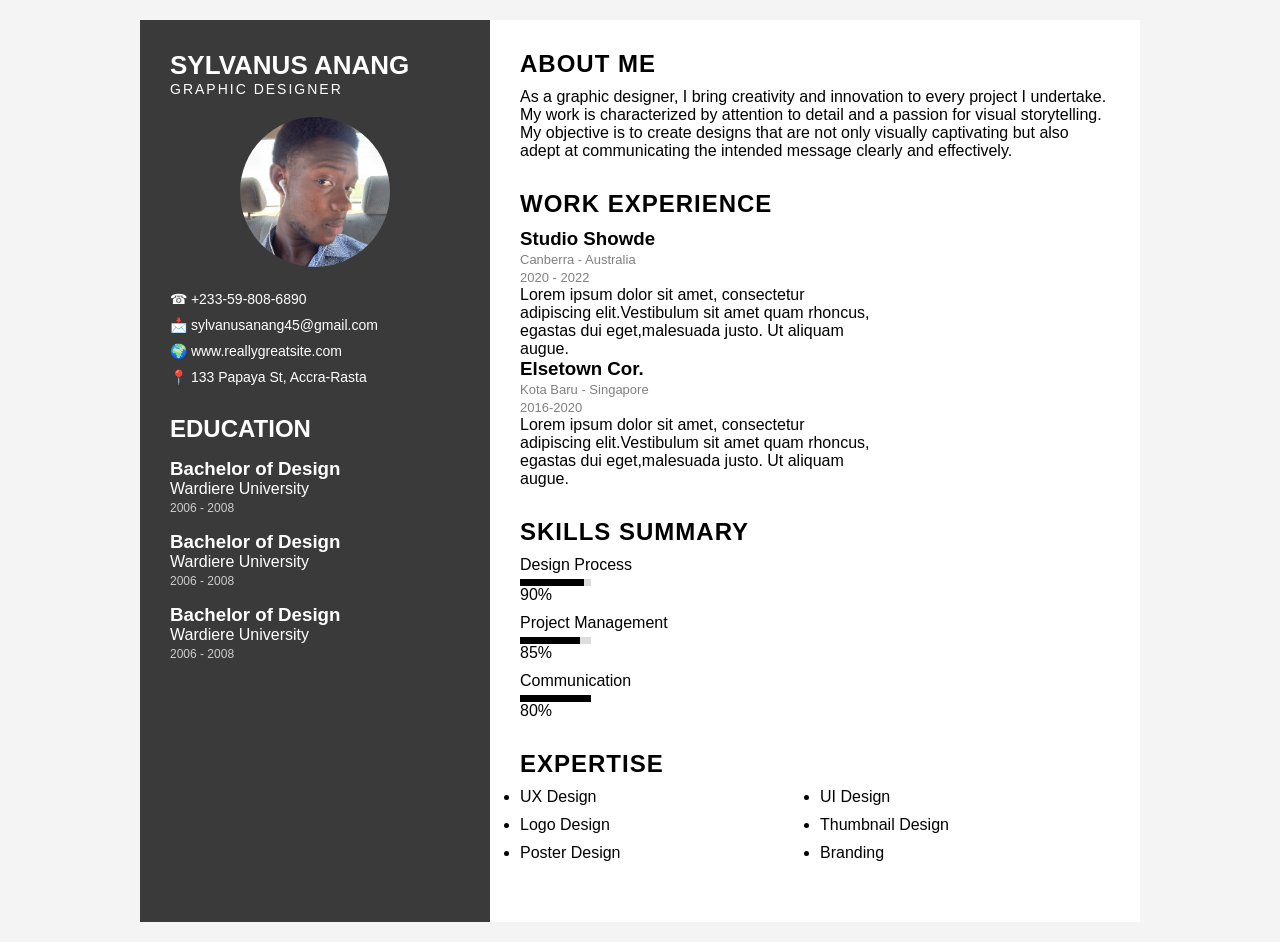
==== CV/Index.html @ 0f9ed12d "Add files via upload" ====
<!DOCTYPE html>
<html lang="en">
<head>
    <meta charset="UTF-8">
    <meta name="viewport" content="width=device-width, initial-scale=1.0">
    <title>Document</title>
    <link rel="stylesheet" href="Continue.css">
</head>
<body>                                               

<div class="CV">

    
    <div class="left">
        <h1>SYLVANUS ANANG</h1>
        <p class="title">GRAPHIC DESIGNER</p>

        <div class="pic">
            <img src="WhatsApp Image 2025-12-10 at 21.55.31_f905c976.jpg" alt="Profile">
        </div>

        <div class="contact">
            <p>&#9742; +233-59-808-6890</p>
            <p>&#128233; sylvanusanang45@gmail.com</p>
            <p>&#127757; www.reallygreatsite.com</p>
            <p>&#128205; 133 Papaya St, Accra-Rasta</p>
        </div>

        <div class="education">
            <h2>EDUCATION</h2>

            <div class="edu">
                <h3>Bachelor of Design</h3>
                <p>Wardiere University</p>
                <span>2006 - 2008</span>
            </div>

            <div class="edu">
                <h3>Bachelor of Design</h3>
                <p>Wardiere University</p>
                <span>2006 - 2008</span>
            </div>

            <div class="edu">
                <h3>Bachelor of Design</h3>
                <p>Wardiere University</p>
                <span>2006 - 2008</span>
            </div>
        </div>
    </div>

    
    <div class="right">

        <section>
            <h2>ABOUT ME</h2>
            <p>
                As a graphic designer, I bring creativity and 
                innovation to every project I undertake. My
                work is characterized by attention to detail 
                and a passion for visual storytelling.
                My objective is to create designs that are not 
                only visually captivating but also adept
                at communicating the intended message clearly 
                and effectively.
            </p>
        </section>

        <section>
            <h2>WORK EXPERIENCE</h2>

            <div class="work">
                <h3>Studio Showde</h3>
                <span>Canberra - Australia </span>
                 <p><span>2020 - 2022</span></p>
                <p>Lorem ipsum dolor sit amet, consectetur <br>
                   adipiscing elit.Vestibulum sit amet quam rhoncus, <br>
                   egastas dui eget,malesuada justo. Ut aliquam <br> 
                   augue. </p>
            </div>

            <div class="work">
                <h3>Elsetown Cor.</h3>
                <span>Kota Baru - Singapore </span>
                <p><span>2016-2020</span></p>
                <p>Lorem ipsum dolor sit amet, consectetur <br>
                   adipiscing elit.Vestibulum sit amet quam rhoncus, <br>
                   egastas dui eget,malesuada justo. Ut aliquam <br> 
                   augue. </p>
            </div>
        </section>

        <section>
            <h2>SKILLS SUMMARY</h2>

            <div class="skill">
                <span>Design Process</span>
                <div class="bar"><div class="yo first"></div></div>90%
            </div>

            <div class="skill">
                <span>Project Management </span>
                <div class="bar"><div class="yo second"></div></div>85%
            </div>

            <div class="skill">
                <span>Communication</span>
                <div class="bar"><div class="yo third"></div></div>80%
            </div>
        </section>

        <section>
            <h2>EXPERTISE</h2>
            <ul class="expertise" style="list-style: disc;">
                <li>UX Design</li>
                <li>UI Design</li>
                <li>Logo Design</li>
                <li>Thumbnail Design</li>
                <li>Poster Design</li>
                <li>Branding</li>
            </ul>
        </section>

    </div>

</div>

</body>
</html>




















</div>





</body>
</html>
---- CV/Continue.css ----
* {
    margin: 0;
    padding: 0;
    box-sizing: border-box;
    font-family: Arial, sans-serif;
}

body {
    background: #f4f4f4;
    padding: 20px;
}

.CV {
    max-width: 1000px;
    margin: auto;
    display: flex;
    background: white;
}


.left {
    width: 35%;
    background: #3a3a3a;
    color: white;
    padding: 30px;
}

.left h1 {
    font-size: 26px;
}

.title {
    margin-bottom: 20px;
    font-size: 14px;
    letter-spacing: 2px;
}

.pic {
    text-align: center;
    margin: 20px 0;
}

.pic img {
    width: 150px;
    height: 150px;
    border-radius: 50%;
    object-fit: cover;
}

.contact p {
    margin: 10px 0;
    font-size: 14px;
}

.education {
    margin-top: 30px;
}

.education h2 {
    margin-bottom: 15px;
}

.edu {
    margin-bottom: 15px;
}

.edu span {
    font-size: 12px;
    color: #ccc;
}


.right {
    width: 65%;
    padding: 30px;
}

.right h2 {
    margin-bottom: 10px;
    letter-spacing: 1px;
}

section {
    margin-bottom: 30px;
}

.work span {
    font-size: 13px;
    color: gray;
}

.skill {
    margin: 10px 0;
}

.bar {
    width: 12%;
    height: 7px;
    background: #ddd;
    margin-top: 5px;
}
.yo{height: 100% ; 

background-color: black;

}
    

.first { width: 90%; }
.second { width: 85%; }
.Third { width: 80%; }

.expertise {
    display: grid;
    grid-template-columns: repeat(2, 1fr);
    gap: 10px;
    list-style: none;
}
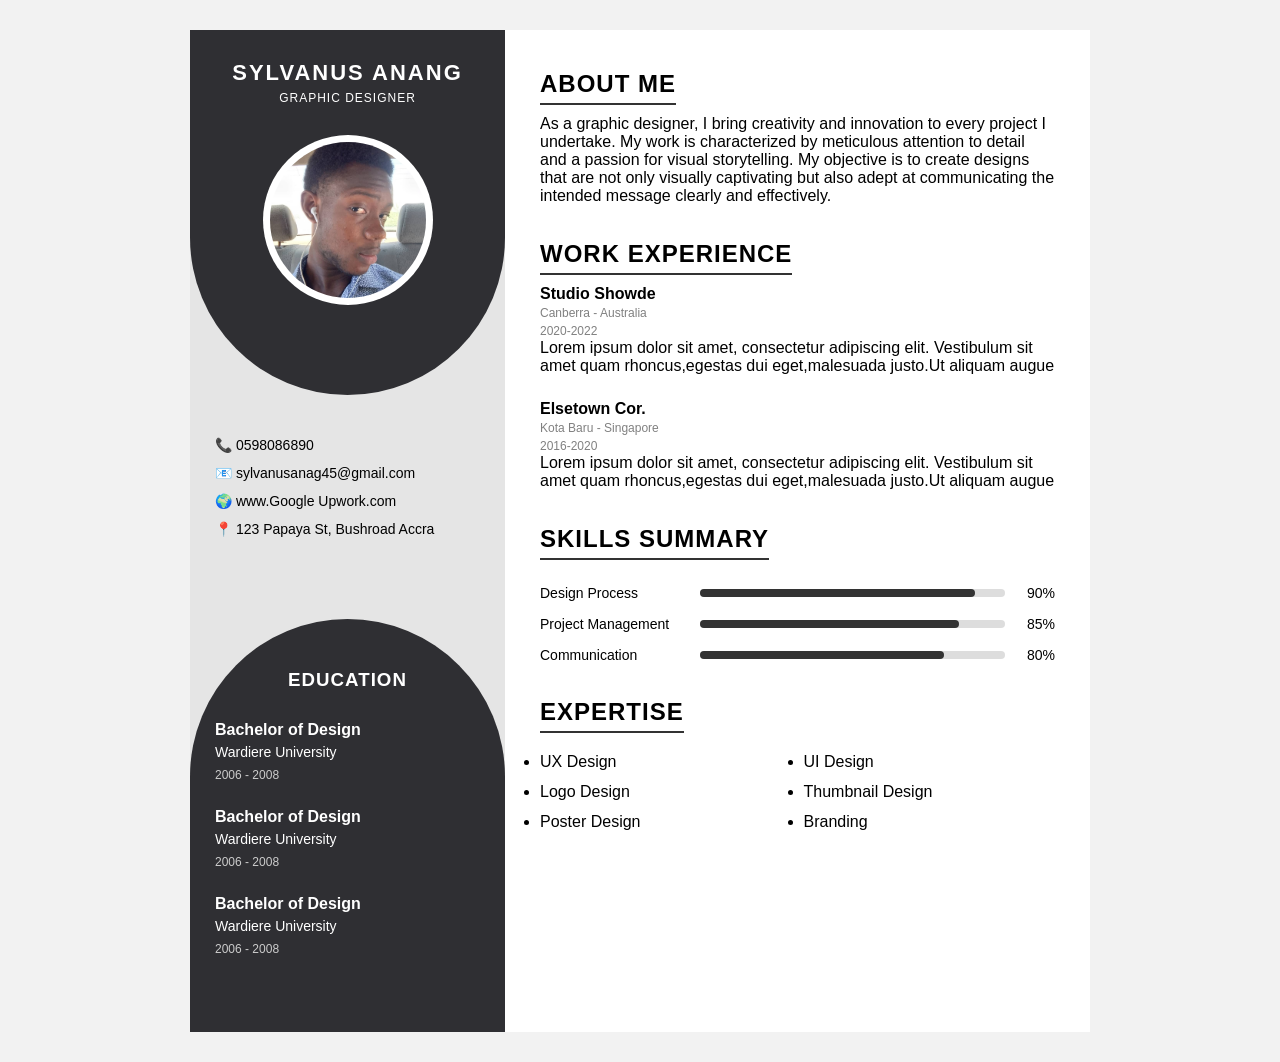
==== commit a0132dc9: "Add files via upload" ====
--- a/CV/Index.html
+++ b/CV/Index.html
@@ -3,50 +3,54 @@
 <head>
     <meta charset="UTF-8">
     <meta name="viewport" content="width=device-width, initial-scale=1.0">
-    <title>Document</title>
+    <title>CV</title>
     <link rel="stylesheet" href="Continue.css">
 </head>
-<body>                                               
+<body>
 
-<div class="CV">
+<div class="resume">
 
     
     <div class="left">
-        <h1>SYLVANUS ANANG</h1>
-        <p class="title">GRAPHIC DESIGNER</p>
 
-        <div class="pic">
-            <img src="WhatsApp Image 2025-12-10 at 21.55.31_f905c976.jpg" alt="Profile">
+        <div class="high">
+            <h2>SYLVANUS ANANG</h2>
+            <p class="title">GRAPHIC DESIGNER</p>
+
+            <div class="photo">
+                <img src="WhatsApp Image 2025-12-10 at 21.55.31_f905c976.jpg" alt="Profile">
+            </div>
         </div>
 
         <div class="contact">
-            <p>&#9742; +233-59-808-6890</p>
-            <p>&#128233; sylvanusanang45@gmail.com</p>
-            <p>&#127757; www.reallygreatsite.com</p>
-            <p>&#128205; 133 Papaya St, Accra-Rasta</p>
+            <p>&#128222; 0598086890</p>
+            <p>&#128231; sylvanusanag45@gmail.com</p>
+            <p>&#127757; www.Google Upwork.com</p>
+            <p>&#128205; 123 Papaya St, Bushroad Accra</p>
         </div>
 
-        <div class="education">
-            <h2>EDUCATION</h2>
+        <div class="down">
+            <h3>EDUCATION</h3>
 
-            <div class="edu">
-                <h3>Bachelor of Design</h3>
+            <div class="educ">
+                <strong>Bachelor of Design</strong>
                 <p>Wardiere University</p>
                 <span>2006 - 2008</span>
             </div>
 
-            <div class="edu">
-                <h3>Bachelor of Design</h3>
+            <div class="educ">
+                <strong>Bachelor of Design</strong>
                 <p>Wardiere University</p>
                 <span>2006 - 2008</span>
             </div>
 
-            <div class="edu">
-                <h3>Bachelor of Design</h3>
+            <div class="educ">
+                <strong>Bachelor of Design</strong>
                 <p>Wardiere University</p>
                 <span>2006 - 2008</span>
             </div>
         </div>
+
     </div>
 
     
@@ -55,14 +59,10 @@
         <section>
             <h2>ABOUT ME</h2>
             <p>
-                As a graphic designer, I bring creativity and 
-                innovation to every project I undertake. My
-                work is characterized by attention to detail 
-                and a passion for visual storytelling.
-                My objective is to create designs that are not 
-                only visually captivating but also adept
-                at communicating the intended message clearly 
-                and effectively.
+                As a graphic designer, I bring creativity and innovation to every project I undertake.
+                My work is characterized by meticulous attention to detail and a passion for visual storytelling.
+                My objective is to create designs that are not only visually captivating but also adept at communicating
+                the intended message clearly and effectively.
             </p>
         </section>
 
@@ -70,42 +70,47 @@
             <h2>WORK EXPERIENCE</h2>
 
             <div class="work">
-                <h3>Studio Showde</h3>
+                <h4>Studio Showde</h4>
                 <span>Canberra - Australia </span>
-                 <p><span>2020 - 2022</span></p>
-                <p>Lorem ipsum dolor sit amet, consectetur <br>
-                   adipiscing elit.Vestibulum sit amet quam rhoncus, <br>
-                   egastas dui eget,malesuada justo. Ut aliquam <br> 
-                   augue. </p>
+                <p><span>2020-2022</span></p>                    
+                <p>Lorem ipsum dolor sit amet, consectetur adipiscing elit. Vestibulum sit amet quam rhoncus,egestas dui eget,malesuada justo.Ut aliquam augue</p>
             </div>
 
             <div class="work">
-                <h3>Elsetown Cor.</h3>
-                <span>Kota Baru - Singapore </span>
+                <h4>Elsetown Cor.</h4>
+                <span>Kota Baru - Singapore</span>
                 <p><span>2016-2020</span></p>
-                <p>Lorem ipsum dolor sit amet, consectetur <br>
-                   adipiscing elit.Vestibulum sit amet quam rhoncus, <br>
-                   egastas dui eget,malesuada justo. Ut aliquam <br> 
-                   augue. </p>
+                <p>Lorem ipsum dolor sit amet, consectetur adipiscing elit. Vestibulum sit amet quam rhoncus,egestas dui eget,malesuada justo.Ut aliquam augue</p>
+        
             </div>
         </section>
 
+        
         <section>
             <h2>SKILLS SUMMARY</h2>
 
-            <div class="skill">
-                <span>Design Process</span>
-                <div class="bar"><div class="yo first"></div></div>90%
+            <div class="skill-row">
+                <span class="skill-name">Design Process</span>
+                <div class="skill-bar">
+                    <div class="skill-fill" style="width: 90%;"></div>
+                </div>
+                <span class="skill-percent">90%</span>
             </div>
 
-            <div class="skill">
-                <span>Project Management </span>
-                <div class="bar"><div class="yo second"></div></div>85%
+            <div class="skill-row">
+                <span class="skill-name">Project Management</span>
+                <div class="skill-bar">
+                    <div class="skill-fill" style="width: 85%;"></div>
+                </div>
+                <span class="skill-percent">85%</span>
             </div>
 
-            <div class="skill">
-                <span>Communication</span>
-                <div class="bar"><div class="yo third"></div></div>80%
+            <div class="skill-row">
+                <span class="skill-name">Communication</span>
+                <div class="skill-bar">
+                    <div class="skill-fill" style="width: 80%;"></div>
+                </div>
+                <span class="skill-percent">80%</span>
             </div>
         </section>
 
@@ -125,32 +130,6 @@
 
 </div>
 
-</body>
-</html>
-
-
-
-
-
-
-
-
-
-
-
-
-
-
-
-
-
-
-
-
-</div>
-
-
-
 
 
 </body>
--- a/CV/Continue.css
+++ b/CV/Continue.css
@@ -6,65 +6,99 @@
 }
 
 body {
-    background: #f4f4f4;
-    padding: 20px;
+    background: #f2f2f2;
 }
 
-.CV {
-    max-width: 1000px;
-    margin: auto;
+
+.resume {
+    width: 900px;
+    margin: 30px auto;
     display: flex;
     background: white;
+    min-height: 200px;
 }
 
 
 .left {
     width: 35%;
-    background: #3a3a3a;
-    color: white;
-    padding: 30px;
+    background: #e5e5e5;
+    position: relative;
 }
 
-.left h1 {
-    font-size: 26px;
+
+.high {
+    background: #2f2f33;
+    color: white;
+    padding: 30px 20px 90px;
+    border-bottom-left-radius: 200px;
+    border-bottom-right-radius: 200px;
+    text-align: center;
+}
+
+.high h2 {
+    letter-spacing: 2px;
+    font-size: 22px;
 }
 
 .title {
-    margin-bottom: 20px;
-    font-size: 14px;
-    letter-spacing: 2px;
+    font-size: 12px;
+    margin-top: 5px;
+    letter-spacing: 1px;
 }
 
-.pic {
-    text-align: center;
-    margin: 20px 0;
+
+.photo {
+    width: 170px;
+    height: 170px;
+    background: white;
+    border-radius: 50%;
+    margin: 30px auto 0;
+    padding: 7px;
 }
 
-.pic img {
-    width: 150px;
-    height: 150px;
+.photo img {
+    width: 100%;
+    height: 100%;
     border-radius: 50%;
     object-fit: cover;
 }
 
-.contact p {
-    margin: 10px 0;
+
+.contact {
+    padding: 30px 25px;
     font-size: 14px;
 }
 
-.education {
-    margin-top: 30px;
+.contact p {
+    margin: 12px 0;
 }
 
-.education h2 {
-    margin-bottom: 15px;
+
+.down {
+    background: #2f2f33;
+    color: white;
+    padding: 50px 25px;
+    border-top-left-radius: 200px;
+    border-top-right-radius: 200px;
+    margin-top: 40px;
 }
 
-.edu {
-    margin-bottom: 15px;
+.down h3 {
+    text-align: center;
+    margin-bottom: 30px;
+    letter-spacing: 1px;
 }
 
-.edu span {
+.educ {
+    margin-bottom: 25px;
+}
+
+.educ p {
+    font-size: 14px;
+    margin: 5px 0;
+}
+
+.educ span {
     font-size: 12px;
     color: #ccc;
 }
@@ -72,47 +106,68 @@
 
 .right {
     width: 65%;
-    padding: 30px;
+    padding: 40px 35px;
+}
+
+.right section {
+    margin-bottom: 35px;
 }
 
 .right h2 {
     margin-bottom: 10px;
+    border-bottom: 2px solid #333;
+    display: inline-block;
+    padding-bottom: 5px;
     letter-spacing: 1px;
 }
 
-section {
-    margin-bottom: 30px;
+
+.work {
+    margin-bottom: 25px;
 }
 
 .work span {
-    font-size: 13px;
+    font-size: 12px;
     color: gray;
 }
 
-.skill {
-    margin: 10px 0;
+
+.skill-row {
+    display: flex;
+    align-items: center;
+    margin: 15px 0;
 }
 
-.bar {
-    width: 12%;
-    height: 7px;
+.skill-name {
+    width: 150px;
+    font-size: 14px;
+}
+
+.skill-bar {
+    flex: 1;
+    height: 8px;
     background: #ddd;
-    margin-top: 5px;
+    border-radius: 10px;
+    margin: 0 10px;
 }
-.yo{height: 100% ; 
 
-background-color: black;
+.skill-fill {
+    height: 100%;
+    background: #333;
+    border-radius: 10px;
+}
 
+.skill-percent {
+    width: 40px;
+    font-size: 14px;
+    text-align: right;
 }
-    
 
-.first { width: 90%; }
-.second { width: 85%; }
-.Third { width: 80%; }
 
 .expertise {
     display: grid;
-    grid-template-columns: repeat(2, 1fr);
-    gap: 10px;
+    grid-template-columns: 1fr 1fr;
+    gap: 12px;
     list-style: none;
-}+    margin-top: 10px;
+}
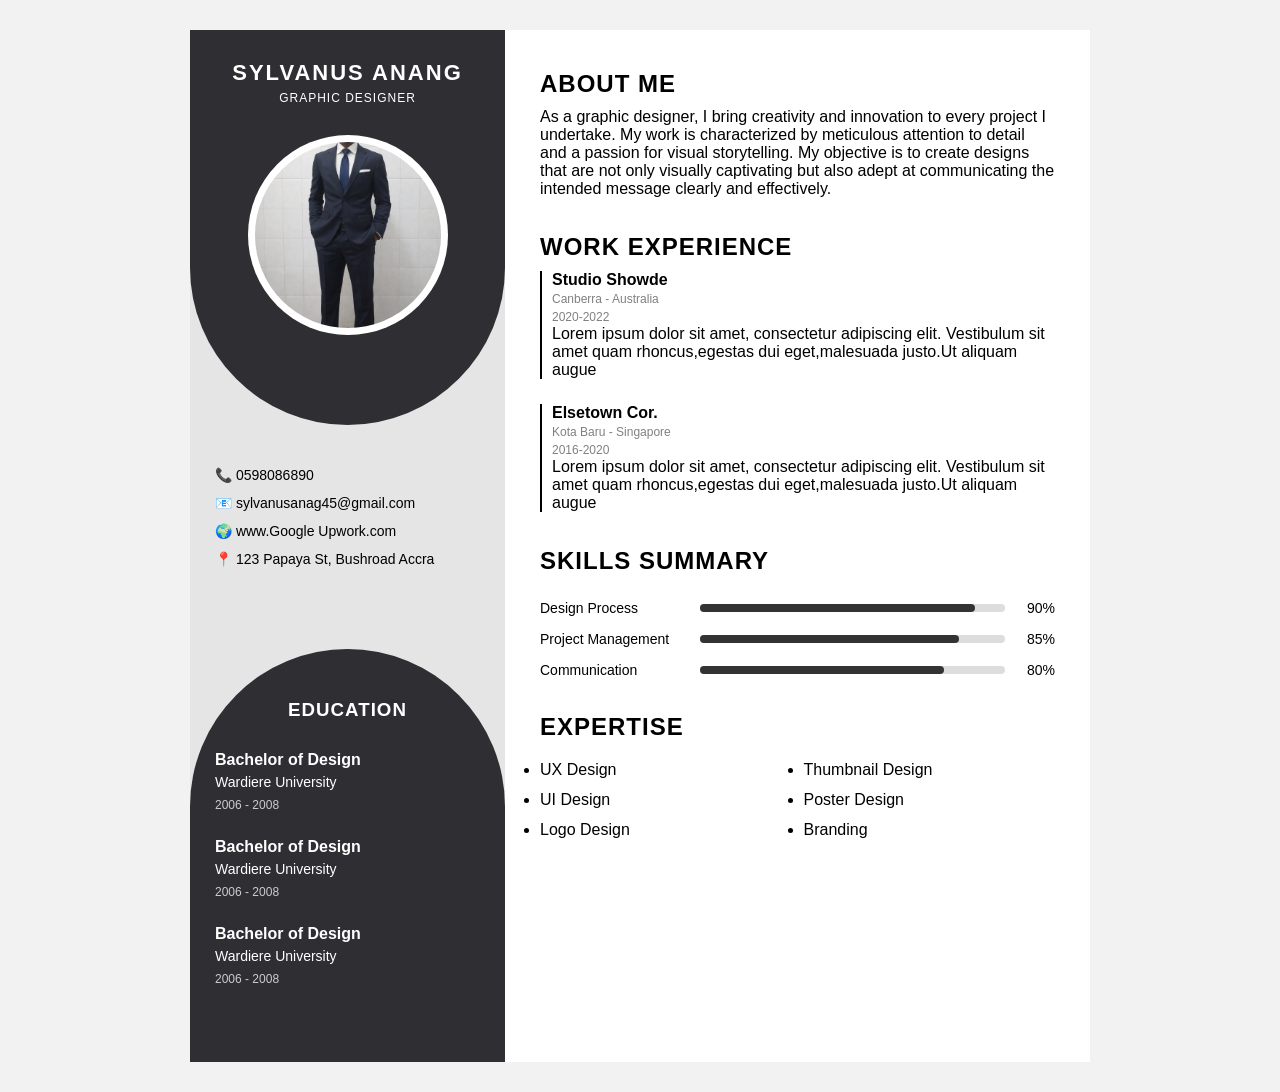
==== commit d8a744aa: "Add files via upload" ====
--- a/CV/Index.html
+++ b/CV/Index.html
@@ -18,7 +18,7 @@
             <p class="title">GRAPHIC DESIGNER</p>
 
             <div class="photo">
-                <img src="WhatsApp Image 2025-12-10 at 21.55.31_f905c976.jpg" alt="Profile">
+                <img src="official sylver.png" alt="Profile">
             </div>
         </div>
 
@@ -118,10 +118,10 @@
             <h2>EXPERTISE</h2>
             <ul class="expertise" style="list-style: disc;">
                 <li>UX Design</li>
+                <li>Thumbnail Design</li>
                 <li>UI Design</li>
+                <li>Poster Design</li>
                 <li>Logo Design</li>
-                <li>Thumbnail Design</li>
-                <li>Poster Design</li>
                 <li>Branding</li>
             </ul>
         </section>
--- a/CV/Continue.css
+++ b/CV/Continue.css
@@ -48,8 +48,8 @@
 
 
 .photo {
-    width: 170px;
-    height: 170px;
+    width: 200px;
+    height: 200px;
     background: white;
     border-radius: 50%;
     margin: 30px auto 0;
@@ -115,15 +115,15 @@
 
 .right h2 {
     margin-bottom: 10px;
-    border-bottom: 2px solid #333;
     display: inline-block;
-    padding-bottom: 5px;
     letter-spacing: 1px;
 }
 
 
 .work {
     margin-bottom: 25px;
+    padding-left: 10px;
+    border-left: 2px solid black;
 }
 
 .work span {
